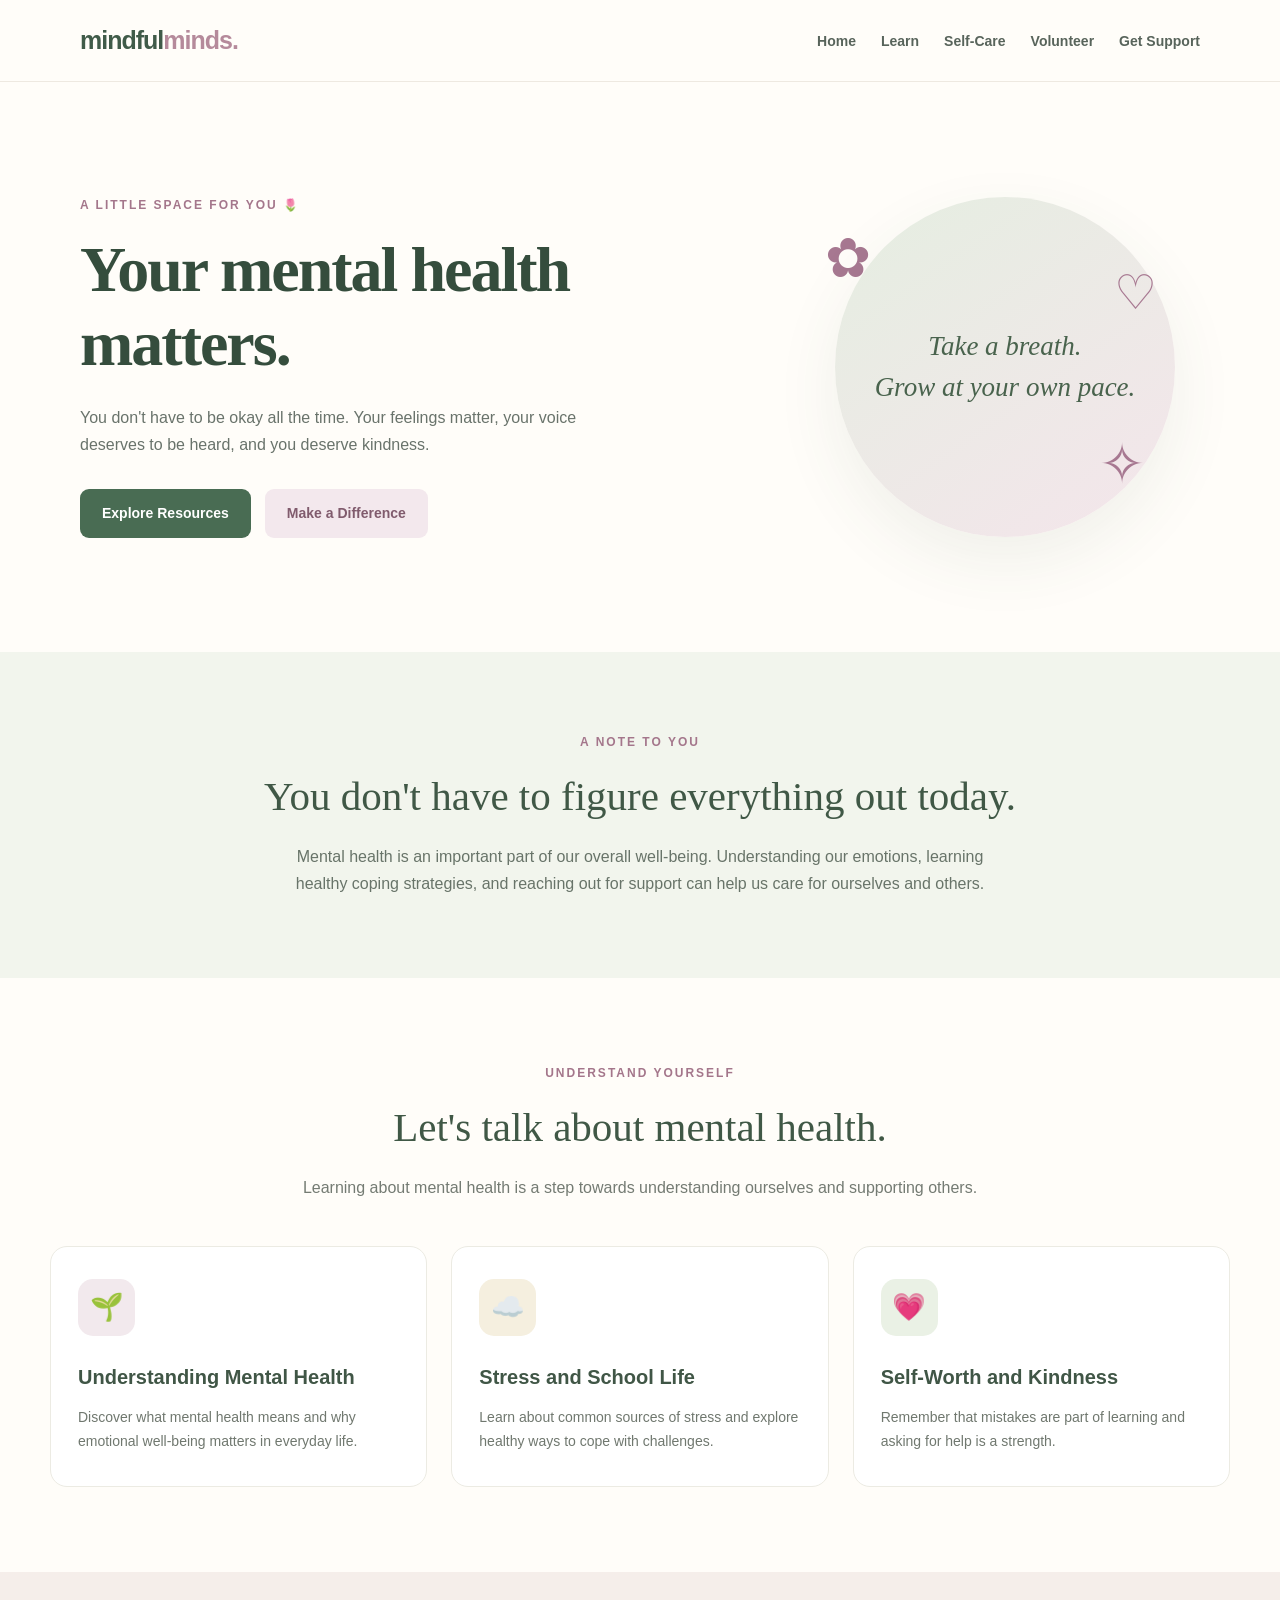
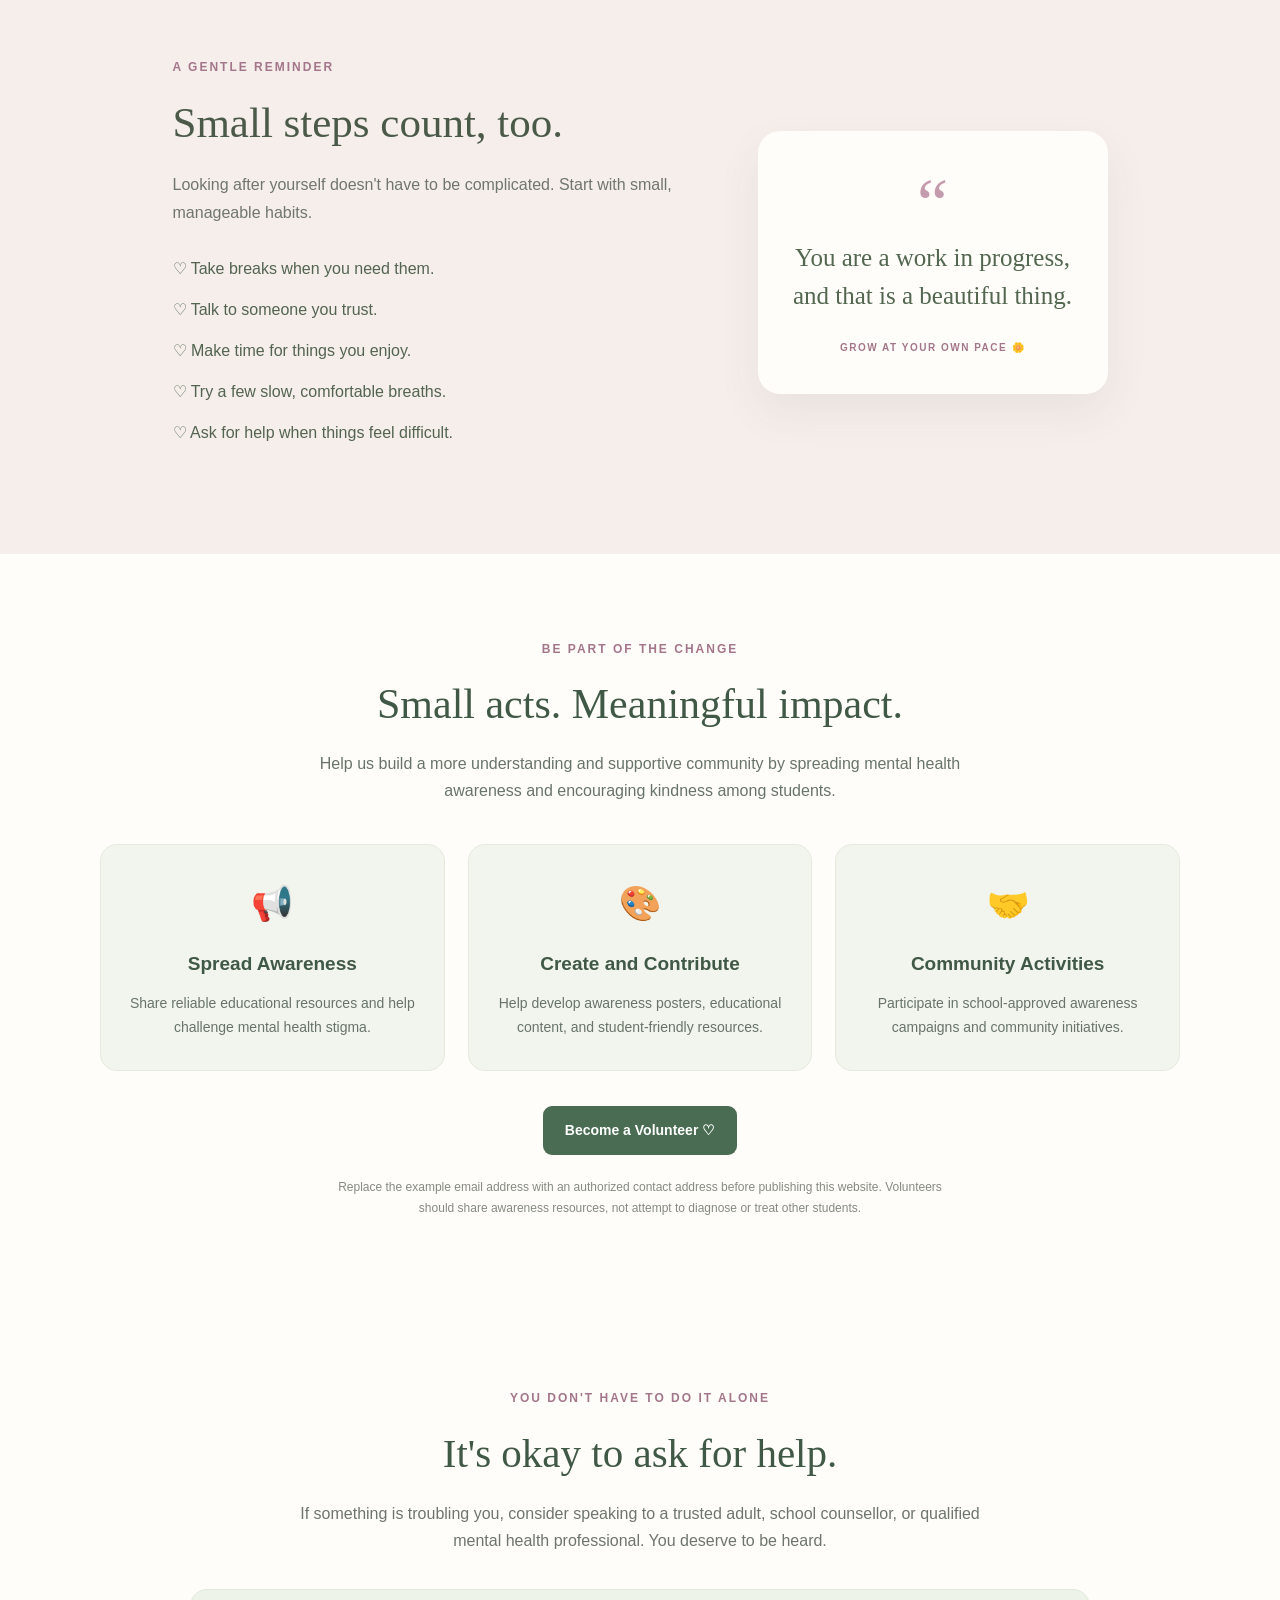
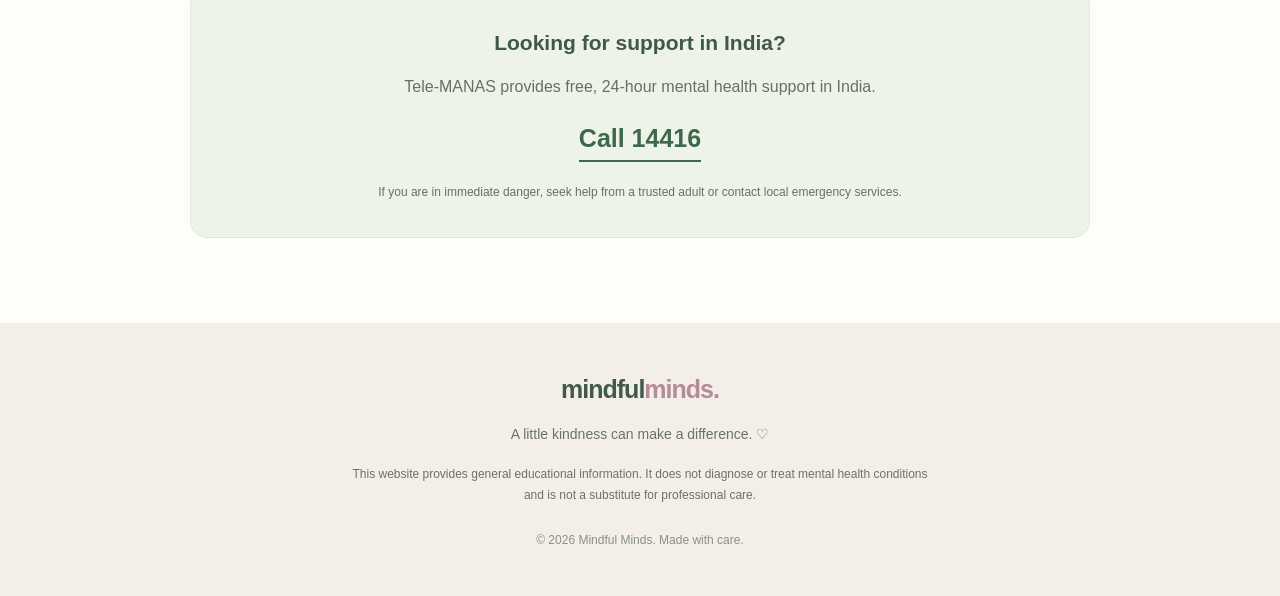
==== index.html @ cc6ce08d "Add files via upload" ====
<!DOCTYPE html>
<html lang="en">

<head>
    <meta charset="UTF-8">
    <meta name="viewport" content="width=device-width, initial-scale=1.0">

    <meta name="description"
        content="A student-friendly website promoting mental health awareness, self-care, and community volunteering.">

    <title>Mindful Minds | Mental Health Awareness</title>

    <link rel="stylesheet" href="style.css">
</head>

<body>

    <!-- NAVIGATION BAR -->
    <header>
        <nav class="navbar">
            <a href="#home" class="logo">mindful<span>minds.</span></a>

            <ul class="nav-links">
                <li><a href="#home">Home</a></li>
                <li><a href="#learn">Learn</a></li>
                <li><a href="#self-care">Self-Care</a></li>
                <li><a href="#volunteer">Volunteer</a></li>
                <li><a href="#support">Get Support</a></li>
            </ul>
        </nav>
    </header>

    <main>

        <!-- HERO SECTION -->
        <section class="hero" id="home">

            <div class="hero-content">
                <p class="eyebrow">A LITTLE SPACE FOR YOU 🌷</p>

                <h1>Your mental health matters.</h1>

                <p class="hero-text">
                    You don't have to be okay all the time.
                    Your feelings matter, your voice deserves
                    to be heard, and you deserve kindness.
                </p>

                <div class="hero-buttons">
                    <a href="#learn" class="button button-primary">
                        Explore Resources
                    </a>

                    <a href="#volunteer" class="button button-secondary">
                        Make a Difference
                    </a>
                </div>
            </div>

            <div class="hero-art">
                <span class="flower">✿</span>

                <div class="art-circle">
                    <span class="art-heart">♡</span>
                    <p>Take a breath.<br>Grow at your own pace.</p>
                    <span class="art-sparkle">✧</span>
                </div>
            </div>

        </section>

        <!-- INTRODUCTION -->
        <section class="intro">
            <p class="eyebrow">A NOTE TO YOU</p>

            <h2>You don't have to figure everything out today.</h2>

            <p>
                Mental health is an important part of our overall
                well-being. Understanding our emotions, learning
                healthy coping strategies, and reaching out for
                support can help us care for ourselves and others.
            </p>
        </section>

        <!-- MENTAL HEALTH LEARNING RESOURCES -->
        <section class="learn section-padding" id="learn">

            <div class="section-heading">
                <p class="eyebrow">UNDERSTAND YOURSELF</p>

                <h2>Let's talk about mental health.</h2>

                <p>
                    Learning about mental health is a step towards
                    understanding ourselves and supporting others.
                </p>
            </div>

            <div class="card-container">

                <article class="info-card">
                    <div class="card-icon">🌱</div>

                    <h3>Understanding Mental Health</h3>

                    <p>
                        Discover what mental health means and why
                        emotional well-being matters in everyday life.
                    </p>
                </article>

                <article class="info-card">
                    <div class="card-icon">☁️</div>

                    <h3>Stress and School Life</h3>

                    <p>
                        Learn about common sources of stress and
                        explore healthy ways to cope with challenges.
                    </p>
                </article>

                <article class="info-card">
                    <div class="card-icon">💗</div>

                    <h3>Self-Worth and Kindness</h3>

                    <p>
                        Remember that mistakes are part of learning
                        and asking for help is a strength.
                    </p>
                </article>

            </div>
        </section>

        <!-- SELF-CARE SECTION -->
        <section class="self-care section-padding" id="self-care">

            <div class="self-care-content">
                <p class="eyebrow">A GENTLE REMINDER</p>

                <h2>Small steps count, too.</h2>

                <p>
                    Looking after yourself doesn't have to be
                    complicated. Start with small, manageable habits.
                </p>

                <ul class="care-list">
                    <li>♡ Take breaks when you need them.</li>
                    <li>♡ Talk to someone you trust.</li>
                    <li>♡ Make time for things you enjoy.</li>
                    <li>♡ Try a few slow, comfortable breaths.</li>
                    <li>♡ Ask for help when things feel difficult.</li>
                </ul>
            </div>

            <div class="quote-card">
                <span class="quote-mark">“</span>

                <blockquote>
                    You are a work in progress,
                    and that is a beautiful thing.
                </blockquote>

                <p>GROW AT YOUR OWN PACE 🌼</p>
            </div>

        </section>

        <!-- VOLUNTEER SECTION -->
        <section class="volunteer section-padding" id="volunteer">

            <p class="eyebrow">BE PART OF THE CHANGE</p>

            <h2>Small acts. Meaningful impact.</h2>

            <p class="volunteer-intro">
                Help us build a more understanding and supportive
                community by spreading mental health awareness
                and encouraging kindness among students.
            </p>

            <div class="volunteer-container">

                <article class="volunteer-card">
                    <span class="volunteer-icon">📢</span>

                    <h3>Spread Awareness</h3>

                    <p>
                        Share reliable educational resources and
                        help challenge mental health stigma.
                    </p>
                </article>

                <article class="volunteer-card">
                    <span class="volunteer-icon">🎨</span>

                    <h3>Create and Contribute</h3>

                    <p>
                        Help develop awareness posters, educational
                        content, and student-friendly resources.
                    </p>
                </article>

                <article class="volunteer-card">
                    <span class="volunteer-icon">🤝</span>

                    <h3>Community Activities</h3>

                    <p>
                        Participate in school-approved awareness
                        campaigns and community initiatives.
                    </p>
                </article>

            </div>

            <a href="mailto:YOUR_EMAIL@example.com?subject=Mindful%20Minds%20Volunteer" class="button button-primary">
                Become a Volunteer ♡
            </a>

            <p class="volunteer-note">
                Replace the example email address with an authorized
                contact address before publishing this website.
                Volunteers should share awareness resources, not
                attempt to diagnose or treat other students.
            </p>

        </section>

        <!-- GET SUPPORT SECTION -->
        <section class="support section-padding" id="support">

            <p class="eyebrow">YOU DON'T HAVE TO DO IT ALONE</p>

            <h2>It's okay to ask for help.</h2>

            <p class="support-text">
                If something is troubling you, consider speaking
                to a trusted adult, school counsellor, or qualified
                mental health professional. You deserve to be heard.
            </p>

            <div class="support-box">
                <h3>Looking for support in India?</h3>

                <p>
                    Tele-MANAS provides free, 24-hour mental health
                    support in India.
                </p>

                <p class="helpline">
                    <a href="tel:14416">Call 14416</a>
                </p>

                <p class="small-note">
                    If you are in immediate danger, seek help from
                    a trusted adult or contact local emergency services.
                </p>
            </div>

        </section>

    </main>

    <!-- FOOTER -->
    <footer>
        <a href="#home" class="logo">mindful<span>minds.</span></a>

        <p>A little kindness can make a difference. ♡</p>

        <p class="footer-note">
            This website provides general educational information.
            It does not diagnose or treat mental health conditions
            and is not a substitute for professional care.
        </p>

        <p class="copyright">
            © 2026 Mindful Minds. Made with care.
        </p>
    </footer>
    <script src="script.js"></script>

</body>

</html>
---- style.css ----
/* =================================
   MINDFUL MINDS - MENTAL WELLNESS
   A calming pastel website design
================================= */

/* 1. RESET AND GLOBAL STYLES */

* {
    margin: 0;
    padding: 0;
    box-sizing: border-box;
}

html {
    scroll-behavior: smooth;
    scroll-padding-top: 100px;
}

body {
    font-family: "Segoe UI", Arial, sans-serif;
    background-color: #fffdf9;
    color: #3e5043;
    line-height: 1.7;
}

a {
    text-decoration: none;
    color: inherit;
}

ul {
    list-style: none;
}

section {
    scroll-margin-top: 90px;
}

/* 2. NAVIGATION BAR */

header {
    position: sticky;
    top: 0;
    z-index: 100;
    background: rgba(255, 253, 249, 0.97);
    border-bottom: 1px solid #eee9e1;
}

.navbar {
    max-width: 1180px;
    margin: auto;
    padding: 19px 30px;
    display: flex;
    align-items: center;
    justify-content: space-between;
    gap: 20px;
}

.logo {
    font-size: 25px;
    font-weight: 800;
    letter-spacing: -1px;
    color: #405b49;
    white-space: nowrap;
}

.logo span {
    color: #b58a9b;
}

.nav-links {
    display: flex;
    align-items: center;
    justify-content: center;
    flex-wrap: wrap;
    gap: 25px;
}

.nav-links a {
    font-size: 14px;
    font-weight: 600;
    color: #58645b;
    transition: color 0.3s ease;
}

.nav-links a:hover {
    color: #b17f94;
}

/* 3. HERO SECTION */

.hero {
    max-width: 1180px;
    min-height: 570px;
    margin: auto;
    padding: 75px 30px;
    display: flex;
    align-items: center;
    justify-content: space-between;
    gap: 55px;
}

.hero-content {
    flex: 1;
    max-width: 600px;
}

.eyebrow {
    color: #a4768b;
    font-size: 12px;
    font-weight: 800;
    letter-spacing: 2px;
    margin-bottom: 18px;
}

.hero h1 {
    color: #354d3d;
    font-family: Georgia, serif;
    font-size: clamp(42px, 5vw, 64px);
    line-height: 1.15;
    letter-spacing: -2px;
    margin-bottom: 24px;
}

.hero-text {
    max-width: 510px;
    color: #69736b;
    font-size: 16px;
    margin-bottom: 30px;
}

.hero-buttons {
    display: flex;
    flex-wrap: wrap;
    gap: 14px;
}

/* 4. BUTTONS */

.button {
    display: inline-block;
    padding: 13px 22px;
    border-radius: 9px;
    font-size: 14px;
    font-weight: 700;
    transition:
        transform 0.25s ease,
        background-color 0.25s ease;
}

.button:hover {
    transform: translateY(-3px);
}

.button-primary {
    background-color: #496c53;
    color: #ffffff;
}

.button-primary:hover {
    background-color: #36533e;
}

.button-secondary {
    background-color: #f3e8ed;
    color: #805b6d;
}

.button-secondary:hover {
    background-color: #ead9e1;
}

/* 5. HERO DECORATION */

.hero-art {
    flex: 0 1 390px;
    position: relative;
    display: flex;
    align-items: center;
    justify-content: center;
}

.art-circle {
    width: min(340px, 100%);
    aspect-ratio: 1;
    border-radius: 50%;
    background: linear-gradient(145deg, #e5eee1, #f4e5eb);
    display: flex;
    align-items: center;
    justify-content: center;
    position: relative;
    text-align: center;
    padding: 35px;
    box-shadow: 0 25px 65px rgba(70, 90, 70, 0.08);
    animation: float 5s ease-in-out infinite;
}

.art-circle p {
    font-family: Georgia, serif;
    font-size: 27px;
    line-height: 1.5;
    color: #49634d;
    font-style: italic;
}

.flower,
.art-heart,
.art-sparkle {
    position: absolute;
    color: #a77891;
}

.flower {
    top: 15px;
    left: 15px;
    font-size: 55px;
}

.art-heart {
    right: 18px;
    top: 55px;
    font-size: 48px;
}

.art-sparkle {
    bottom: 25px;
    right: 30px;
    font-size: 55px;
}

@keyframes float {

    0%,
    100% {
        transform: translateY(0);
    }

    50% {
        transform: translateY(-10px);
    }
}

/* 6. INTRODUCTION */

.intro {
    background-color: #f2f5ed;
    padding: 80px 25px;
    text-align: center;
}

.intro h2,
.section-heading h2,
.support h2 {
    max-width: 760px;
    margin: 0 auto 20px;
    font-family: Georgia, serif;
    font-size: clamp(29px, 4vw, 41px);
    font-weight: 500;
    line-height: 1.3;
    color: #405846;
}

.intro>p:last-child {
    max-width: 700px;
    margin: auto;
    color: #687469;
}

/* 7. GENERAL SECTION SPACING */

.section-padding {
    padding: 85px 30px;
}

.section-heading {
    text-align: center;
    max-width: 700px;
    margin: 0 auto 45px;
}

.section-heading>p:last-child {
    color: #747b73;
}

/* 8. LEARNING RESOURCE CARDS */

.learn {
    max-width: 1240px;
    margin: auto;
}

.card-container {
    display: grid;
    grid-template-columns: repeat(3, minmax(0, 1fr));
    gap: 24px;
}

.info-card {
    padding: 32px 27px;
    border: 1px solid #ecebe3;
    border-radius: 17px;
    background-color: #ffffff;
    transition:
        transform 0.3s ease,
        box-shadow 0.3s ease;
}

.info-card:hover {
    transform: translateY(-6px);
    box-shadow: 0 15px 35px rgba(61, 80, 62, 0.09);
}

.card-icon {
    width: 57px;
    height: 57px;
    border-radius: 15px;
    background-color: #f2e9ed;
    display: flex;
    justify-content: center;
    align-items: center;
    font-size: 27px;
    margin-bottom: 24px;
}

.info-card:nth-child(2) .card-icon {
    background-color: #f5efdf;
}

.info-card:nth-child(3) .card-icon {
    background-color: #eaf1e5;
}

.info-card h3 {
    font-size: 20px;
    margin-bottom: 12px;
    color: #405646;
}

.info-card p {
    font-size: 14px;
    color: #70786f;
}

/* 9. SELF-CARE SECTION */

.self-care {
    background-color: #f5eeea;
    display: flex;
    justify-content: center;
    align-items: center;
    gap: 65px;
}

.self-care-content {
    max-width: 520px;
    flex: 1;
}

.self-care h2 {
    font-family: Georgia, serif;
    font-size: clamp(30px, 4vw, 43px);
    line-height: 1.3;
    font-weight: 500;
    color: #4a5948;
    margin-bottom: 20px;
}

.self-care-content>p:not(.eyebrow) {
    color: #70766e;
    margin-bottom: 22px;
}

.care-list {
    margin-bottom: 15px;
}

.care-list li {
    padding: 7px 0;
    color: #536451;
}

.quote-card {
    max-width: 350px;
    width: 100%;
    background-color: #fffdf9;
    border-radius: 22px;
    padding: 38px 32px;
    text-align: center;
    box-shadow: 0 18px 45px rgba(89, 72, 64, 0.07);
}

.quote-mark {
    font-family: Georgia, serif;
    font-size: 70px;
    color: #c49bad;
    line-height: 1;
}

.quote-card blockquote {
    font-family: Georgia, serif;
    font-size: 25px;
    line-height: 1.5;
    color: #526650;
    margin-bottom: 25px;
}

.quote-card p {
    font-size: 10px;
    font-weight: 800;
    letter-spacing: 1.5px;
    color: #a4768b;
}

/* 10. VOLUNTEER SECTION */

.volunteer {
    text-align: center;
    background-color: #fffdf9;
}

.volunteer h2 {
    font-family: Georgia, serif;
    font-size: clamp(30px, 4vw, 42px);
    font-weight: 500;
    line-height: 1.3;
    color: #405846;
    margin-bottom: 18px;
}

.volunteer-intro {
    max-width: 680px;
    margin: 0 auto 40px;
    color: #687469;
}

.volunteer-container {
    max-width: 1080px;
    margin: 0 auto 35px;
    display: grid;
    grid-template-columns: repeat(3, minmax(0, 1fr));
    gap: 23px;
}

.volunteer-card {
    background-color: #f2f5ed;
    padding: 30px 23px;
    border: 1px solid #e6eade;
    border-radius: 17px;
    transition:
        transform 0.3s ease,
        box-shadow 0.3s ease;
}

.volunteer-card:hover {
    transform: translateY(-6px);
    box-shadow: 0 14px 30px rgba(61, 80, 62, 0.08);
}

.volunteer-icon {
    display: inline-block;
    font-size: 34px;
    margin-bottom: 15px;
}

.volunteer-card h3 {
    color: #405846;
    font-size: 19px;
    margin-bottom: 12px;
}

.volunteer-card p {
    color: #687469;
    font-size: 14px;
}

.volunteer-note {
    max-width: 620px;
    margin: 22px auto 0;
    color: #858a81;
    font-size: 12px;
}

/* 11. GET SUPPORT SECTION */

.support {
    text-align: center;
    max-width: 960px;
    margin: auto;
}

.support-text {
    max-width: 680px;
    margin: 0 auto 35px;
    color: #6d756c;
}

.support-box {
    background-color: #eef3e9;
    border: 1px solid #e0e9db;
    border-radius: 17px;
    padding: 35px 25px;
}

.support-box h3 {
    color: #405846;
    font-size: 21px;
    margin-bottom: 12px;
}

.support-box>p {
    color: #657164;
}

.helpline {
    margin: 17px 0;
}

.helpline a {
    display: inline-block;
    font-size: 25px;
    font-weight: 800;
    color: #3d6949;
    border-bottom: 2px solid #3d6949;
}

.helpline a:hover {
    color: #a4768b;
}

.small-note {
    max-width: 600px;
    margin: 20px auto 0;
    font-size: 12px;
}

/* 12. FOOTER */

footer {
    padding: 45px 25px;
    text-align: center;
    background-color: #f3eee8;
}

footer .logo {
    display: inline-block;
    margin-bottom: 12px;
}

footer>p {
    color: #69736a;
    font-size: 14px;
}

.footer-note {
    max-width: 580px;
    margin: 18px auto;
    font-size: 12px;
}

.copyright {
    margin-top: 25px;
    font-size: 12px;
    color: #899087;
}

/* 13. RESPONSIVE DESIGN FOR LAPTOPS AND PHONES */

@media (max-width: 900px) {
    .navbar {
        padding: 18px 22px;
        flex-direction: column;
        gap: 12px;
    }

    .nav-links {
        gap: 12px 20px;
    }

    .hero {
        gap: 30px;
        padding: 60px 25px;
    }

    .hero-art {
        flex-basis: 300px;
    }

    .card-container,
    .volunteer-container {
        gap: 15px;
    }

    .info-card,
    .volunteer-card {
        padding: 24px 18px;
    }
}

@media (max-width: 650px) {
    .hero {
        flex-direction: column;
        text-align: center;
        padding: 55px 22px;
    }

    .hero-text {
        margin-left: auto;
        margin-right: auto;
    }

    .hero-buttons {
        justify-content: center;
    }

    .hero-art {
        width: 100%;
        flex: auto;
    }

    .art-circle {
        max-width: 290px;
    }

    .card-container,
    .volunteer-container {
        grid-template-columns: 1fr;
    }

    .self-care {
        flex-direction: column;
        text-align: center;
        gap: 35px;
    }

    .self-care-content {
        width: 100%;
    }

    .care-list {
        text-align: left;
    }

    .quote-card {
        max-width: 400px;
    }

    .section-padding {
        padding: 60px 22px;
    }

    .navbar {
        padding: 16px;
    }

    .nav-links {
        gap: 10px 16px;
    }

    .nav-links a {
        font-size: 13px;
    }
}

/* 14. ACCESSIBILITY */

a:focus-visible {
    outline: 3px solid #b58a9b;
    outline-offset: 4px;
}

@media (prefers-reduced-motion: reduce) {
    html {
        scroll-behavior: auto;
    }

    *,
    *::before,
    *::after {
        animation-duration: 0.01ms !important;
        animation-iteration-count: 1 !important;
        transition-duration: 0.01ms !important;
    }
}
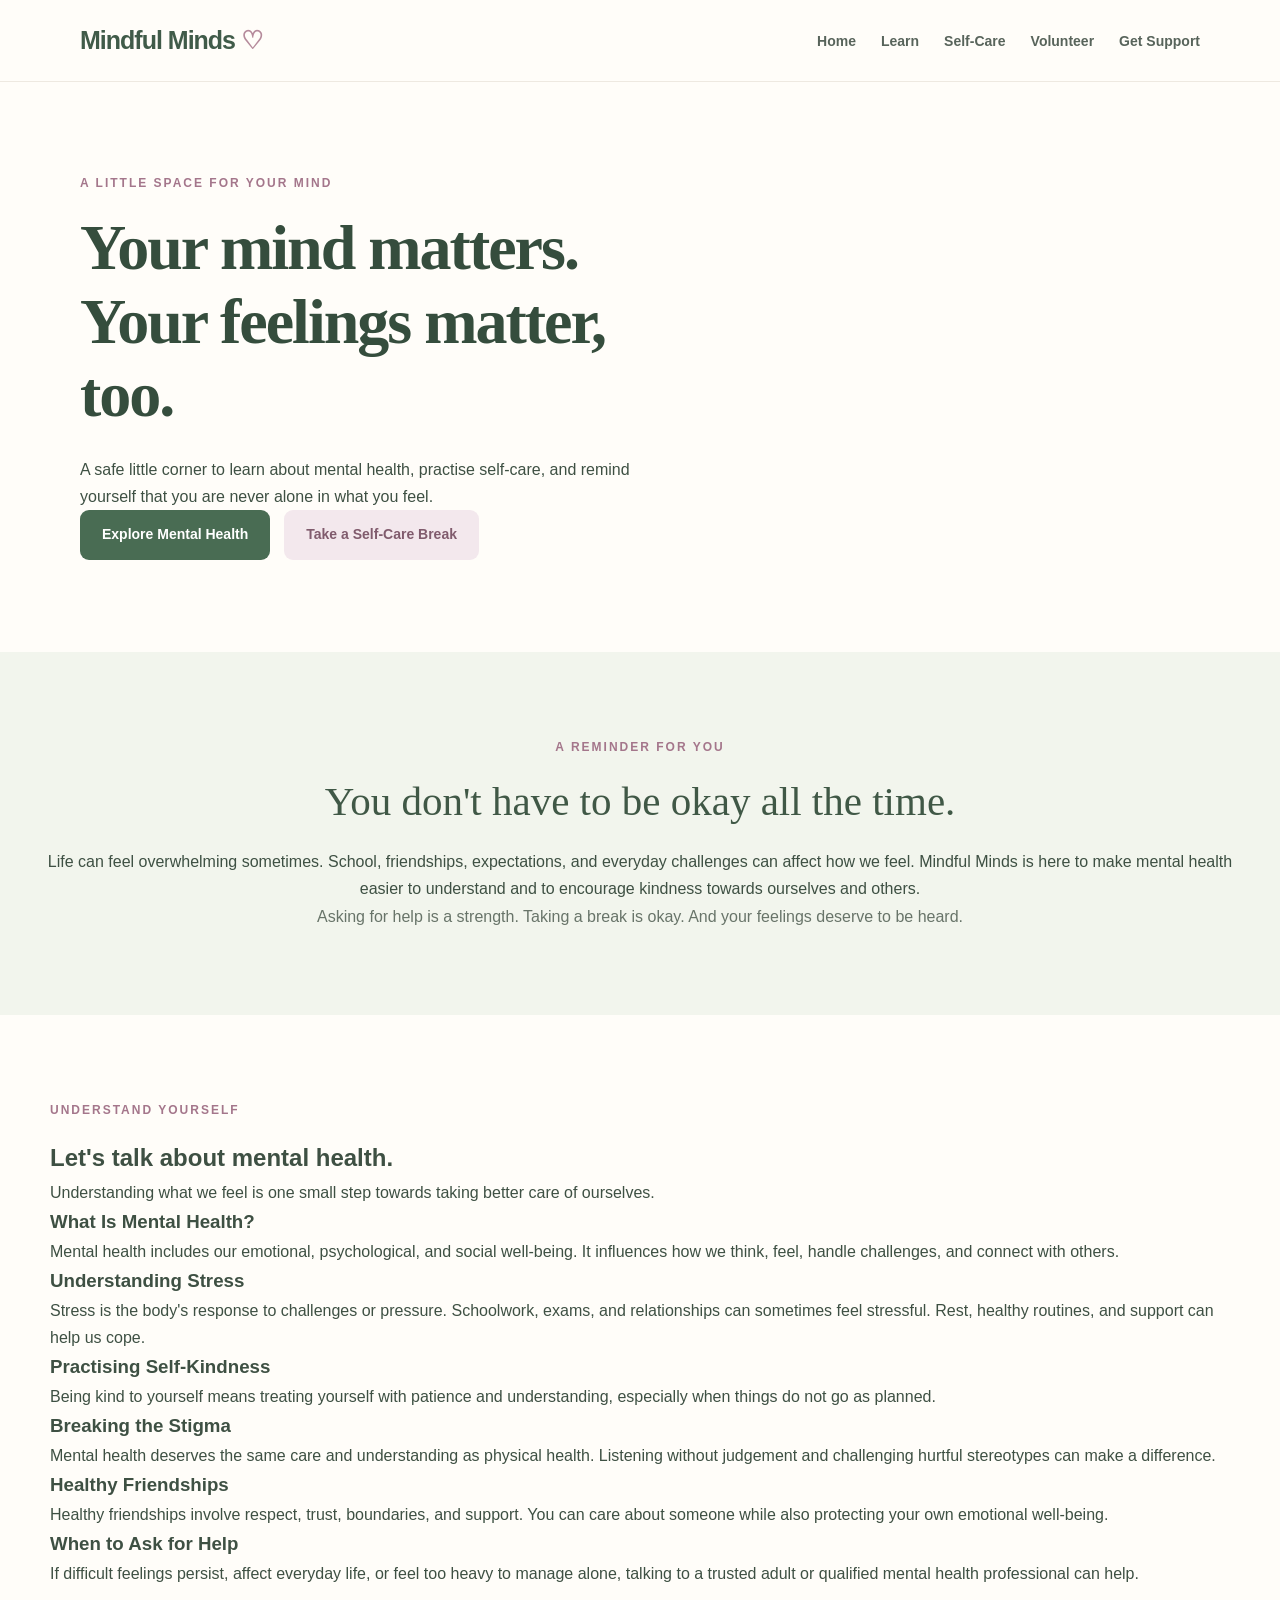
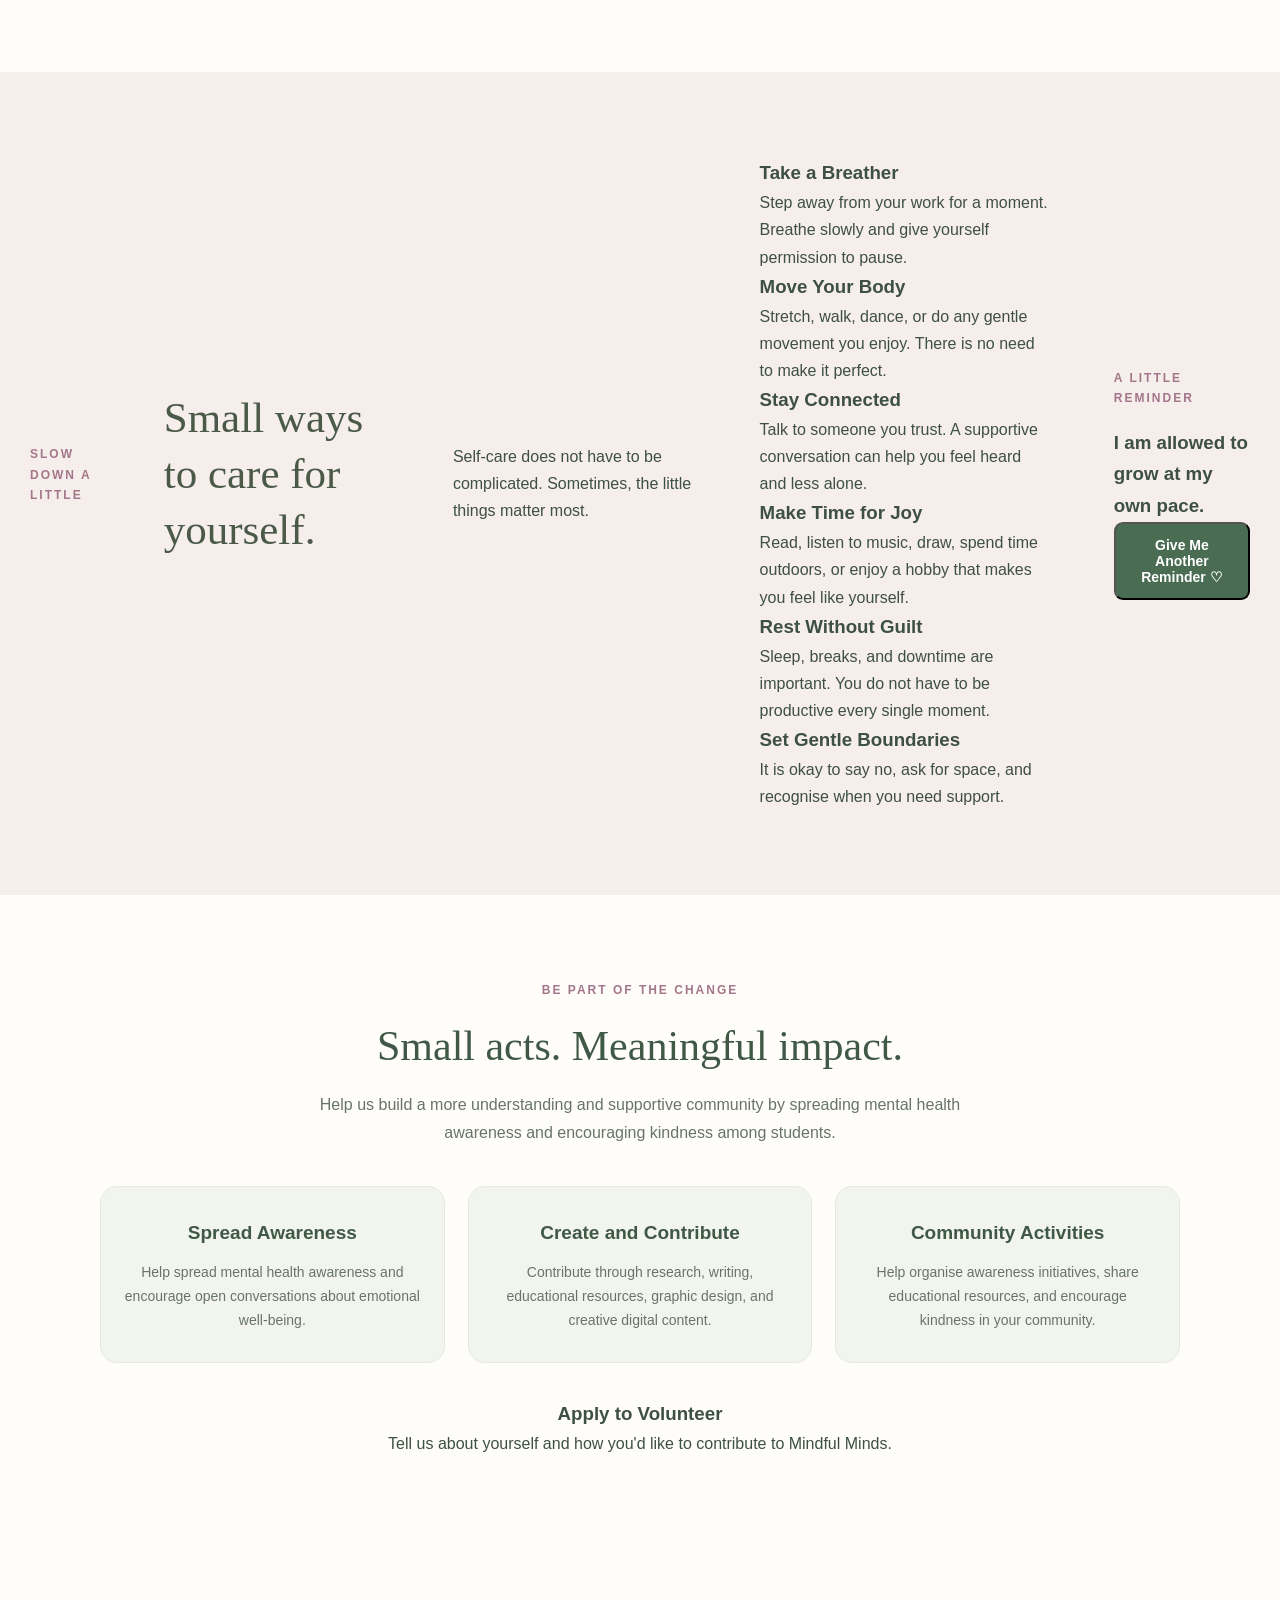
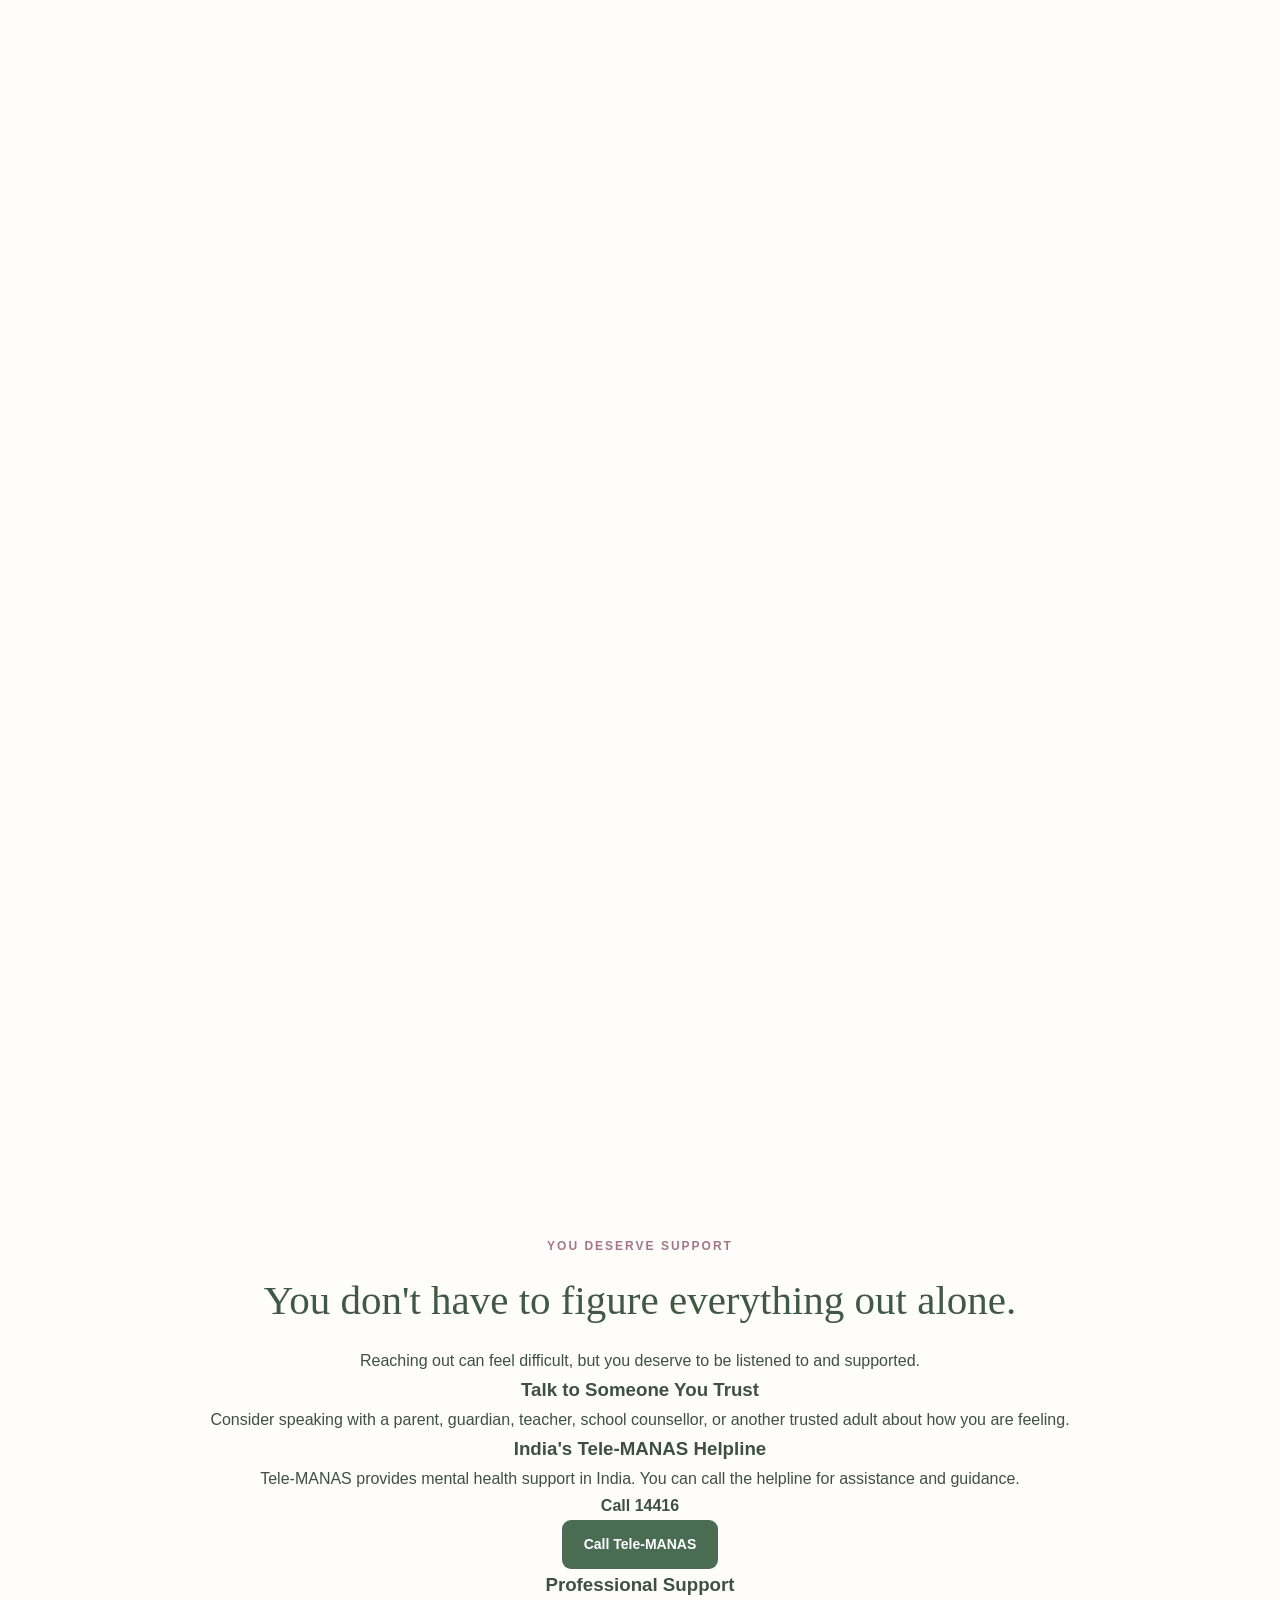
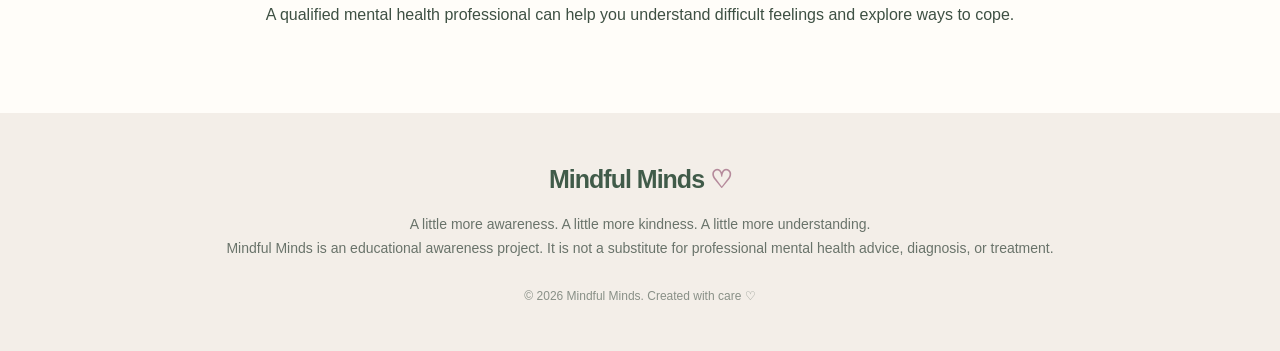
==== commit f31fbd0b: "Revise index.html for improved mental health messaging Updated the content and structure of the Mind" ====
--- a/index.html
+++ b/index.html
@@ -1,24 +1,28 @@
+
 <!DOCTYPE html>
 <html lang="en">
-
 <head>
     <meta charset="UTF-8">
     <meta name="viewport" content="width=device-width, initial-scale=1.0">
 
     <meta name="description"
-        content="A student-friendly website promoting mental health awareness, self-care, and community volunteering.">
-
-    <title>Mindful Minds | Mental Health Awareness</title>
+        content="Mindful Minds is a student-led mental health awareness website promoting emotional well-being, self-care, kindness, and support.">
+
+    <title>Mindful Minds | Your Mind Matters</title>
 
     <link rel="stylesheet" href="style.css">
+    <script src="script.js" defer></script>
 </head>
 
 <body>
 
-    <!-- NAVIGATION BAR -->
-    <header>
-        <nav class="navbar">
-            <a href="#home" class="logo">mindful<span>minds.</span></a>
+    <!-- NAVIGATION -->
+    <header class="header">
+        <nav class="navbar" aria-label="Main navigation">
+
+            <a href="#home" class="logo">
+                Mindful Minds <span>♡</span>
+            </a>
 
             <ul class="nav-links">
                 <li><a href="#home">Home</a></li>
@@ -27,148 +31,281 @@
                 <li><a href="#volunteer">Volunteer</a></li>
                 <li><a href="#support">Get Support</a></li>
             </ul>
+
         </nav>
     </header>
 
+
+    <!-- HOME / HERO SECTION -->
     <main>
 
-        <!-- HERO SECTION -->
         <section class="hero" id="home">
 
             <div class="hero-content">
-                <p class="eyebrow">A LITTLE SPACE FOR YOU 🌷</p>
-
-                <h1>Your mental health matters.</h1>
-
-                <p class="hero-text">
-                    You don't have to be okay all the time.
-                    Your feelings matter, your voice deserves
-                    to be heard, and you deserve kindness.
+
+                <p class="eyebrow">A LITTLE SPACE FOR YOUR MIND</p>
+
+                <h1>Your mind matters.<br>
+                    <span>Your feelings matter, too.</span>
+                </h1>
+
+                <p class="hero-description">
+                    A safe little corner to learn about mental health,
+                    practise self-care, and remind yourself that
+                    you are never alone in what you feel.
                 </p>
 
                 <div class="hero-buttons">
                     <a href="#learn" class="button button-primary">
-                        Explore Resources
+                        Explore Mental Health
                     </a>
 
-                    <a href="#volunteer" class="button button-secondary">
-                        Make a Difference
+                    <a href="#self-care" class="button button-secondary">
+                        Take a Self-Care Break
                     </a>
                 </div>
-            </div>
-
-            <div class="hero-art">
-                <span class="flower">✿</span>
-
-                <div class="art-circle">
-                    <span class="art-heart">♡</span>
-                    <p>Take a breath.<br>Grow at your own pace.</p>
-                    <span class="art-sparkle">✧</span>
-                </div>
-            </div>
-
-        </section>
-
-        <!-- INTRODUCTION -->
-        <section class="intro">
-            <p class="eyebrow">A NOTE TO YOU</p>
-
-            <h2>You don't have to figure everything out today.</h2>
+
+            </div>
+
+        </section>
+
+
+        <!-- INTRODUCTION SECTION -->
+        <section class="intro section-padding" id="about">
+
+            <p class="eyebrow">A REMINDER FOR YOU</p>
+
+            <h2>You don't have to be okay all the time.</h2>
 
             <p>
-                Mental health is an important part of our overall
-                well-being. Understanding our emotions, learning
-                healthy coping strategies, and reaching out for
-                support can help us care for ourselves and others.
-            </p>
-        </section>
-
-        <!-- MENTAL HEALTH LEARNING RESOURCES -->
+                Life can feel overwhelming sometimes. School, friendships,
+                expectations, and everyday challenges can affect how we feel.
+                Mindful Minds is here to make mental health easier to
+                understand and to encourage kindness towards ourselves
+                and others.
+            </p>
+
+            <p>
+                Asking for help is a strength. Taking a break is okay.
+                And your feelings deserve to be heard.
+            </p>
+
+        </section>
+
+
+        <!-- LEARN SECTION -->
         <section class="learn section-padding" id="learn">
 
-            <div class="section-heading">
-                <p class="eyebrow">UNDERSTAND YOURSELF</p>
-
-                <h2>Let's talk about mental health.</h2>
-
-                <p>
-                    Learning about mental health is a step towards
-                    understanding ourselves and supporting others.
-                </p>
-            </div>
-
-            <div class="card-container">
-
-                <article class="info-card">
-                    <div class="card-icon">🌱</div>
-
-                    <h3>Understanding Mental Health</h3>
-
-                    <p>
-                        Discover what mental health means and why
-                        emotional well-being matters in everyday life.
-                    </p>
-                </article>
-
-                <article class="info-card">
-                    <div class="card-icon">☁️</div>
-
-                    <h3>Stress and School Life</h3>
-
-                    <p>
-                        Learn about common sources of stress and
-                        explore healthy ways to cope with challenges.
-                    </p>
-                </article>
-
-                <article class="info-card">
-                    <div class="card-icon">💗</div>
-
-                    <h3>Self-Worth and Kindness</h3>
-
-                    <p>
-                        Remember that mistakes are part of learning
-                        and asking for help is a strength.
-                    </p>
-                </article>
-
-            </div>
-        </section>
+            <p class="eyebrow">UNDERSTAND YOURSELF</p>
+
+            <h2>Let's talk about mental health.</h2>
+
+            <p class="section-description">
+                Understanding what we feel is one small step towards
+                taking better care of ourselves.
+            </p>
+
+            <div class="learn-container">
+
+                <article class="learn-card">
+
+                    <h3>What Is Mental Health?</h3>
+
+                    <p>
+                        Mental health includes our emotional, psychological,
+                        and social well-being. It influences how we think,
+                        feel, handle challenges, and connect with others.
+                    </p>
+
+                </article>
+
+
+                <article class="learn-card">
+
+                    <h3>Understanding Stress</h3>
+
+                    <p>
+                        Stress is the body's response to challenges or
+                        pressure. Schoolwork, exams, and relationships
+                        can sometimes feel stressful. Rest, healthy
+                        routines, and support can help us cope.
+                    </p>
+
+                </article>
+
+
+                <article class="learn-card">
+
+                    <h3>Practising Self-Kindness</h3>
+
+                    <p>
+                        Being kind to yourself means treating yourself
+                        with patience and understanding, especially
+                        when things do not go as planned.
+                    </p>
+
+                </article>
+
+
+                <article class="learn-card">
+
+                    <h3>Breaking the Stigma</h3>
+
+                    <p>
+                        Mental health deserves the same care and
+                        understanding as physical health. Listening
+                        without judgement and challenging hurtful
+                        stereotypes can make a difference.
+                    </p>
+
+                </article>
+
+
+                <article class="learn-card">
+
+                    <h3>Healthy Friendships</h3>
+
+                    <p>
+                        Healthy friendships involve respect, trust,
+                        boundaries, and support. You can care about
+                        someone while also protecting your own
+                        emotional well-being.
+                    </p>
+
+                </article>
+
+
+                <article class="learn-card">
+
+                    <h3>When to Ask for Help</h3>
+
+                    <p>
+                        If difficult feelings persist, affect everyday
+                        life, or feel too heavy to manage alone, talking
+                        to a trusted adult or qualified mental health
+                        professional can help.
+                    </p>
+
+                </article>
+
+            </div>
+
+        </section>
+
 
         <!-- SELF-CARE SECTION -->
         <section class="self-care section-padding" id="self-care">
 
-            <div class="self-care-content">
-                <p class="eyebrow">A GENTLE REMINDER</p>
-
-                <h2>Small steps count, too.</h2>
-
-                <p>
-                    Looking after yourself doesn't have to be
-                    complicated. Start with small, manageable habits.
-                </p>
-
-                <ul class="care-list">
-                    <li>♡ Take breaks when you need them.</li>
-                    <li>♡ Talk to someone you trust.</li>
-                    <li>♡ Make time for things you enjoy.</li>
-                    <li>♡ Try a few slow, comfortable breaths.</li>
-                    <li>♡ Ask for help when things feel difficult.</li>
-                </ul>
-            </div>
-
-            <div class="quote-card">
-                <span class="quote-mark">“</span>
-
-                <blockquote>
-                    You are a work in progress,
-                    and that is a beautiful thing.
-                </blockquote>
-
-                <p>GROW AT YOUR OWN PACE 🌼</p>
-            </div>
-
-        </section>
+            <p class="eyebrow">SLOW DOWN A LITTLE</p>
+
+            <h2>Small ways to care for yourself.</h2>
+
+            <p class="section-description">
+                Self-care does not have to be complicated.
+                Sometimes, the little things matter most.
+            </p>
+
+            <div class="self-care-container">
+
+                <article class="self-care-card">
+
+                    <h3>Take a Breather</h3>
+
+                    <p>
+                        Step away from your work for a moment.
+                        Breathe slowly and give yourself permission
+                        to pause.
+                    </p>
+
+                </article>
+
+
+                <article class="self-care-card">
+
+                    <h3>Move Your Body</h3>
+
+                    <p>
+                        Stretch, walk, dance, or do any gentle
+                        movement you enjoy. There is no need
+                        to make it perfect.
+                    </p>
+
+                </article>
+
+
+                <article class="self-care-card">
+
+                    <h3>Stay Connected</h3>
+
+                    <p>
+                        Talk to someone you trust. A supportive
+                        conversation can help you feel heard
+                        and less alone.
+                    </p>
+
+                </article>
+
+
+                <article class="self-care-card">
+
+                    <h3>Make Time for Joy</h3>
+
+                    <p>
+                        Read, listen to music, draw, spend time
+                        outdoors, or enjoy a hobby that makes
+                        you feel like yourself.
+                    </p>
+
+                </article>
+
+
+                <article class="self-care-card">
+
+                    <h3>Rest Without Guilt</h3>
+
+                    <p>
+                        Sleep, breaks, and downtime are important.
+                        You do not have to be productive every
+                        single moment.
+                    </p>
+
+                </article>
+
+
+                <article class="self-care-card">
+
+                    <h3>Set Gentle Boundaries</h3>
+
+                    <p>
+                        It is okay to say no, ask for space,
+                        and recognise when you need support.
+                    </p>
+
+                </article>
+
+            </div>
+
+
+            <!-- AFFIRMATION -->
+            <div class="affirmation-card">
+
+                <p class="eyebrow">A LITTLE REMINDER</p>
+
+                <h3 id="affirmation-text">
+                    I am allowed to grow at my own pace.
+                </h3>
+
+                <button
+                    type="button"
+                    class="button button-primary"
+                    id="affirmation-button">
+                    Give Me Another Reminder ♡
+                </button>
+
+            </div>
+
+        </section>
+
 
         <!-- VOLUNTEER SECTION -->
         <section class="volunteer section-padding" id="volunteer">
@@ -183,109 +320,176 @@
                 and encouraging kindness among students.
             </p>
 
+
             <div class="volunteer-container">
 
                 <article class="volunteer-card">
-                    <span class="volunteer-icon">📢</span>
 
                     <h3>Spread Awareness</h3>
 
                     <p>
-                        Share reliable educational resources and
-                        help challenge mental health stigma.
-                    </p>
-                </article>
+                        Help spread mental health awareness and
+                        encourage open conversations about
+                        emotional well-being.
+                    </p>
+
+                </article>
+
 
                 <article class="volunteer-card">
-                    <span class="volunteer-icon">🎨</span>
 
                     <h3>Create and Contribute</h3>
 
                     <p>
-                        Help develop awareness posters, educational
-                        content, and student-friendly resources.
-                    </p>
-                </article>
+                        Contribute through research, writing,
+                        educational resources, graphic design,
+                        and creative digital content.
+                    </p>
+
+                </article>
+
 
                 <article class="volunteer-card">
-                    <span class="volunteer-icon">🤝</span>
 
                     <h3>Community Activities</h3>
 
                     <p>
-                        Participate in school-approved awareness
-                        campaigns and community initiatives.
-                    </p>
-                </article>
-
-            </div>
-
-            <a href="mailto:YOUR_EMAIL@example.com?subject=Mindful%20Minds%20Volunteer" class="button button-primary">
-                Become a Volunteer ♡
-            </a>
-
-            <p class="volunteer-note">
-                Replace the example email address with an authorized
-                contact address before publishing this website.
-                Volunteers should share awareness resources, not
-                attempt to diagnose or treat other students.
-            </p>
-
-        </section>
+                        Help organise awareness initiatives,
+                        share educational resources, and
+                        encourage kindness in your community.
+                    </p>
+
+                </article>
+
+            </div>
+
+
+            <!-- VOLUNTEER APPLICATION FORM -->
+            <div class="volunteer-application">
+
+                <h3>Apply to Volunteer</h3>
+
+                <p>
+                    Tell us about yourself and how you'd like
+                    to contribute to Mindful Minds.
+                </p>
+
+                <iframe
+                    src="https://forms.gle/6fpqvRR7dgj56F38A"
+                    width="100%"
+                    height="1200"
+                    frameborder="0"
+                    marginheight="0"
+                    marginwidth="0"
+                    title="Mindful Minds Volunteer Application">
+                    Loading…
+                </iframe>
+
+            </div>
+
+        </section>
+
 
         <!-- GET SUPPORT SECTION -->
         <section class="support section-padding" id="support">
 
-            <p class="eyebrow">YOU DON'T HAVE TO DO IT ALONE</p>
-
-            <h2>It's okay to ask for help.</h2>
-
-            <p class="support-text">
-                If something is troubling you, consider speaking
-                to a trusted adult, school counsellor, or qualified
-                mental health professional. You deserve to be heard.
-            </p>
-
-            <div class="support-box">
-                <h3>Looking for support in India?</h3>
-
-                <p>
-                    Tele-MANAS provides free, 24-hour mental health
-                    support in India.
-                </p>
-
-                <p class="helpline">
-                    <a href="tel:14416">Call 14416</a>
-                </p>
-
-                <p class="small-note">
-                    If you are in immediate danger, seek help from
-                    a trusted adult or contact local emergency services.
-                </p>
+            <p class="eyebrow">YOU DESERVE SUPPORT</p>
+
+            <h2>You don't have to figure everything out alone.</h2>
+
+            <p class="section-description">
+                Reaching out can feel difficult, but you deserve
+                to be listened to and supported.
+            </p>
+
+
+            <div class="support-container">
+
+                <article class="support-card">
+
+                    <h3>Talk to Someone You Trust</h3>
+
+                    <p>
+                        Consider speaking with a parent, guardian,
+                        teacher, school counsellor, or another
+                        trusted adult about how you are feeling.
+                    </p>
+
+                </article>
+
+
+                <article class="support-card">
+
+                    <h3>India's Tele-MANAS Helpline</h3>
+
+                    <p>
+                        Tele-MANAS provides mental health support
+                        in India. You can call the helpline for
+                        assistance and guidance.
+                    </p>
+
+                    <p>
+                        <strong>Call 14416</strong>
+                    </p>
+
+                    <a href="tel:14416" class="button button-primary">
+                        Call Tele-MANAS
+                    </a>
+
+                </article>
+
+
+                <article class="support-card">
+
+                    <h3>Professional Support</h3>
+
+                    <p>
+                        A qualified mental health professional
+                        can help you understand difficult feelings
+                        and explore ways to cope.
+                    </p>
+
+                </article>
+
             </div>
 
         </section>
 
     </main>
 
+
     <!-- FOOTER -->
-    <footer>
-        <a href="#home" class="logo">mindful<span>minds.</span></a>
-
-        <p>A little kindness can make a difference. ♡</p>
-
-        <p class="footer-note">
-            This website provides general educational information.
-            It does not diagnose or treat mental health conditions
-            and is not a substitute for professional care.
+    <footer class="footer">
+
+        <a href="#home" class="logo">
+            Mindful Minds <span>♡</span>
+        </a>
+
+        <p>
+            A little more awareness. A little more kindness.
+            A little more understanding.
         </p>
 
+        <p class="footer-disclaimer">
+            Mindful Minds is an educational awareness project.
+            It is not a substitute for professional mental
+            health advice, diagnosis, or treatment.
+        </p>
+
         <p class="copyright">
-            © 2026 Mindful Minds. Made with care.
+            &copy; 2026 Mindful Minds. Created with care ♡
         </p>
+
     </footer>
-    <script src="script.js"></script>
 
 </body>
-
-</html>+</html>
+
+          
+              
+             
+
+              
+
+
+
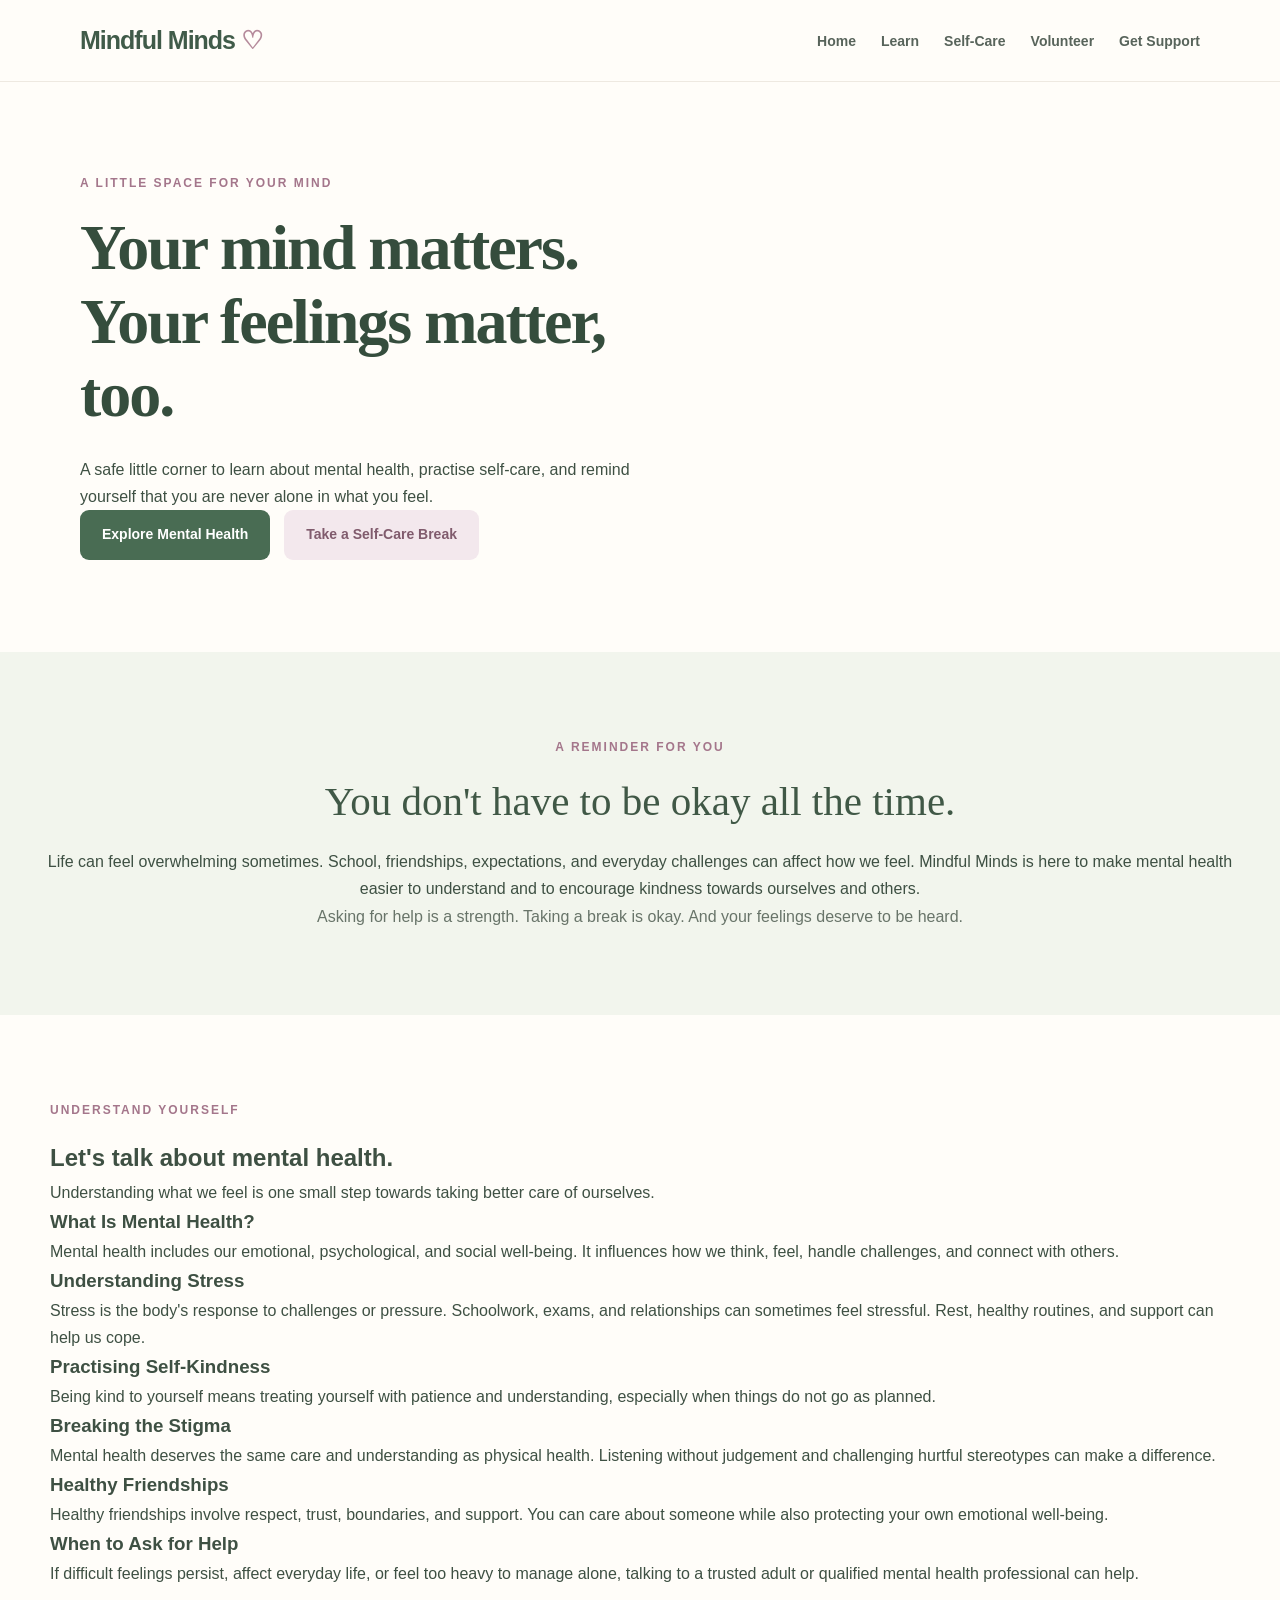
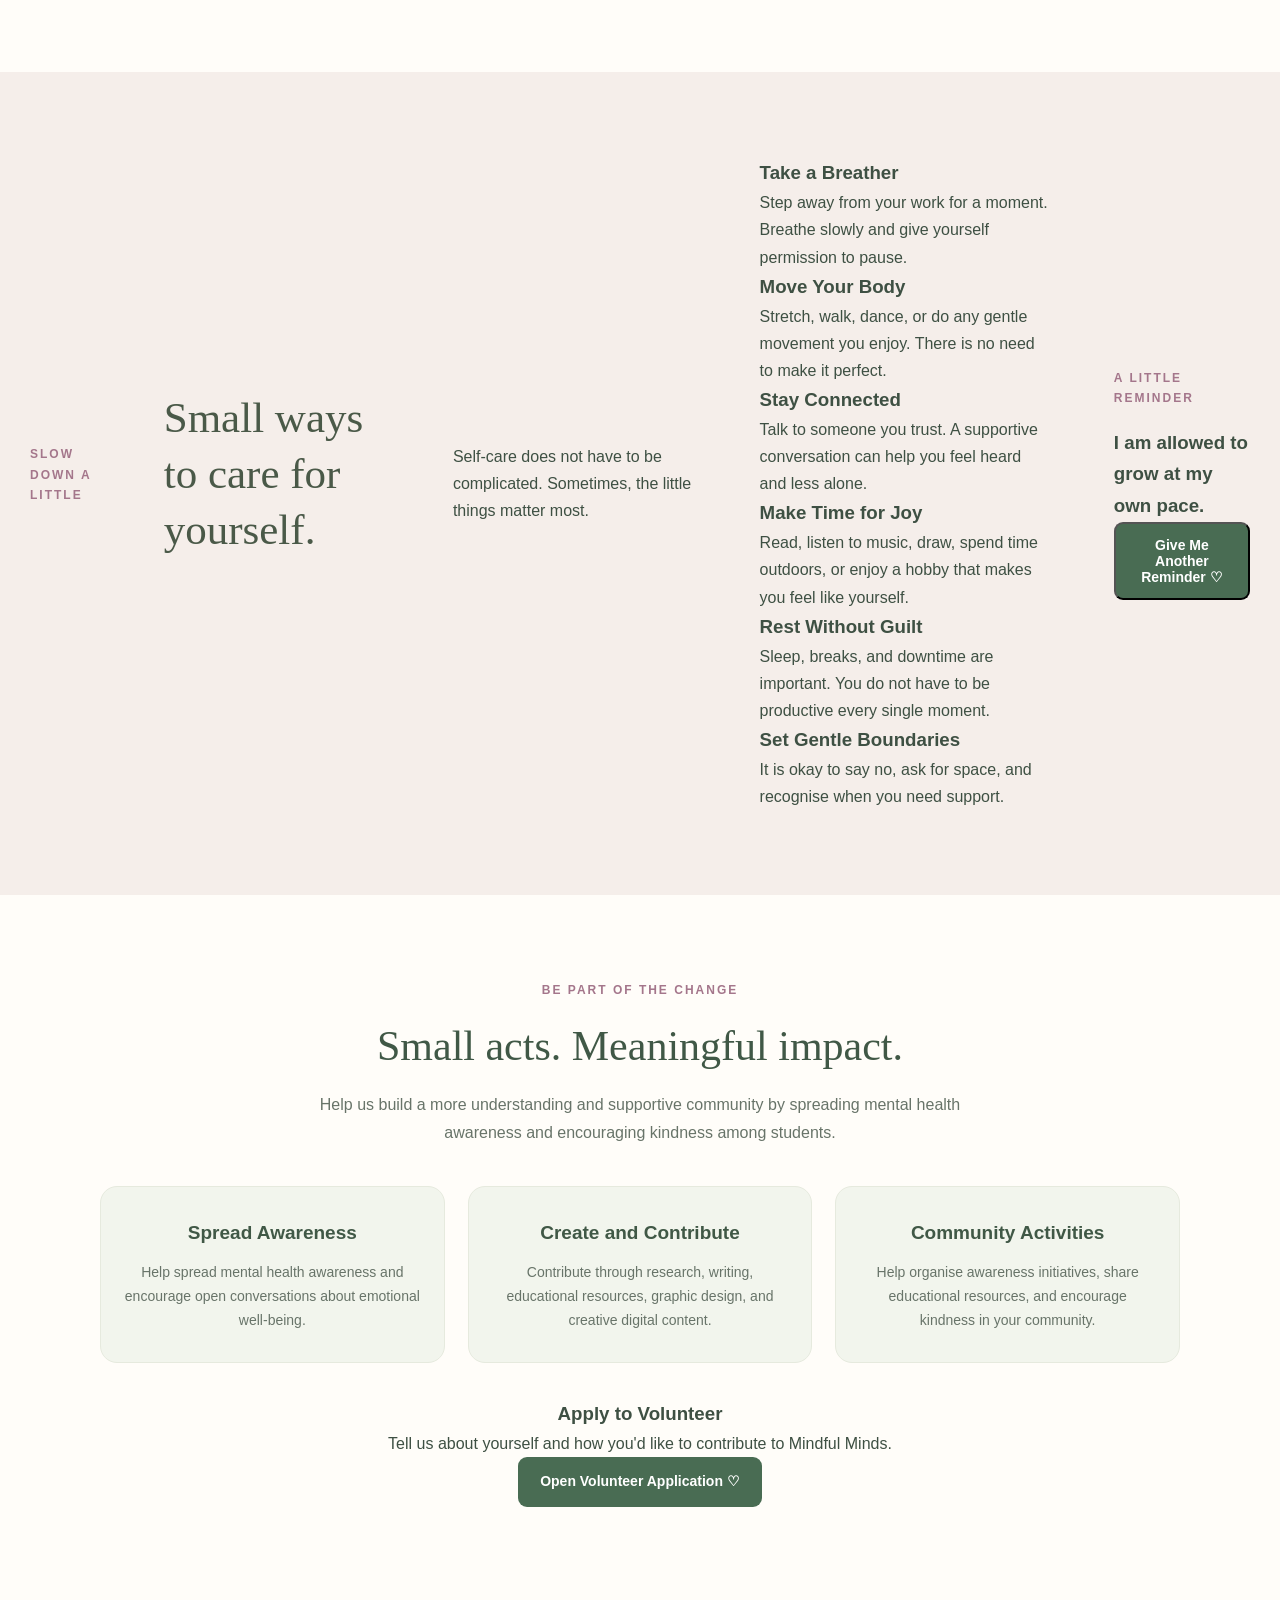
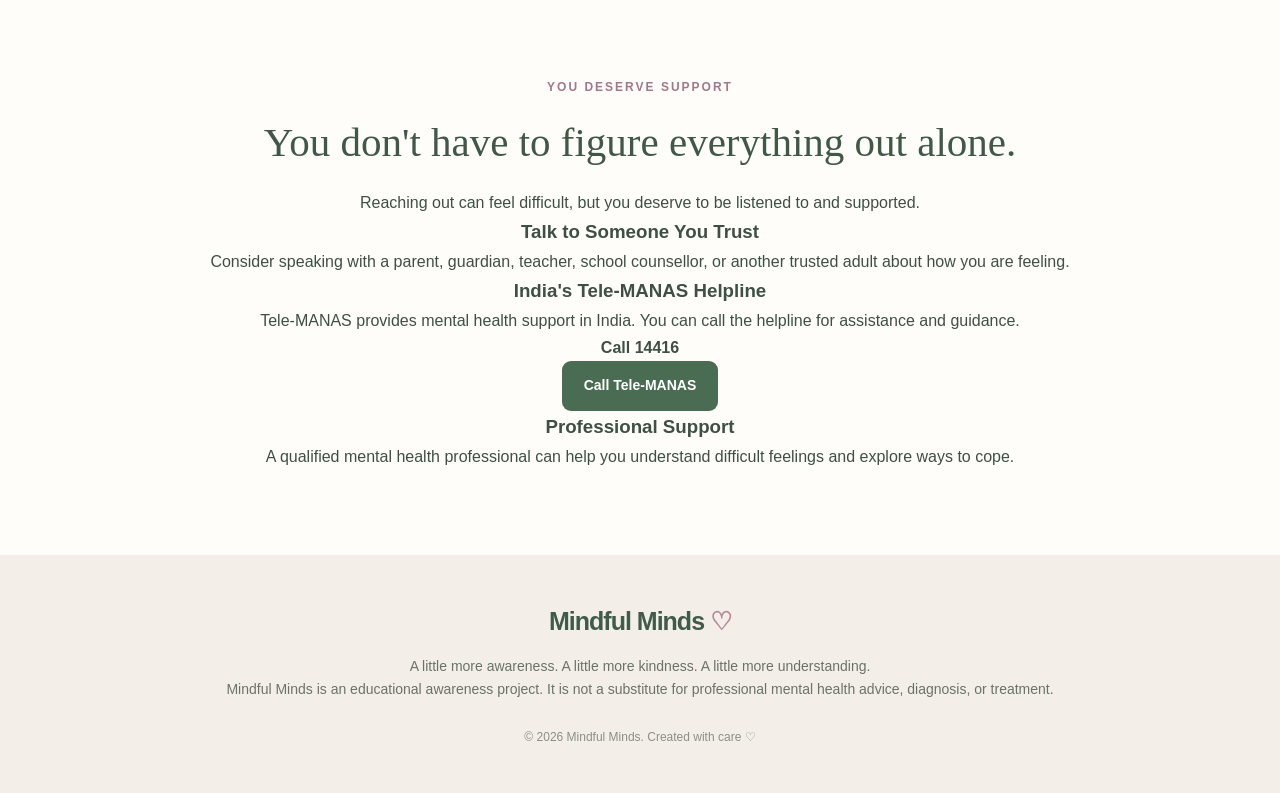
==== commit 194ef04c: "Update index.html" ====
--- a/index.html
+++ b/index.html
@@ -35,17 +35,17 @@
         </nav>
     </header>
 
-
-    <!-- HOME / HERO SECTION -->
     <main>
 
+        <!-- HOME SECTION -->
         <section class="hero" id="home">
 
             <div class="hero-content">
 
                 <p class="eyebrow">A LITTLE SPACE FOR YOUR MIND</p>
 
-                <h1>Your mind matters.<br>
+                <h1>
+                    Your mind matters.<br>
                     <span>Your feelings matter, too.</span>
                 </h1>
 
@@ -56,6 +56,7 @@
                 </p>
 
                 <div class="hero-buttons">
+
                     <a href="#learn" class="button button-primary">
                         Explore Mental Health
                     </a>
@@ -63,6 +64,7 @@
                     <a href="#self-care" class="button button-secondary">
                         Take a Self-Care Break
                     </a>
+
                 </div>
 
             </div>
@@ -108,84 +110,61 @@
             <div class="learn-container">
 
                 <article class="learn-card">
-
                     <h3>What Is Mental Health?</h3>
-
                     <p>
                         Mental health includes our emotional, psychological,
                         and social well-being. It influences how we think,
                         feel, handle challenges, and connect with others.
                     </p>
-
-                </article>
-
-
-                <article class="learn-card">
-
+                </article>
+
+                <article class="learn-card">
                     <h3>Understanding Stress</h3>
-
                     <p>
                         Stress is the body's response to challenges or
                         pressure. Schoolwork, exams, and relationships
                         can sometimes feel stressful. Rest, healthy
                         routines, and support can help us cope.
                     </p>
-
-                </article>
-
-
-                <article class="learn-card">
-
+                </article>
+
+                <article class="learn-card">
                     <h3>Practising Self-Kindness</h3>
-
                     <p>
                         Being kind to yourself means treating yourself
                         with patience and understanding, especially
                         when things do not go as planned.
                     </p>
-
-                </article>
-
-
-                <article class="learn-card">
-
+                </article>
+
+                <article class="learn-card">
                     <h3>Breaking the Stigma</h3>
-
                     <p>
                         Mental health deserves the same care and
                         understanding as physical health. Listening
                         without judgement and challenging hurtful
                         stereotypes can make a difference.
                     </p>
-
-                </article>
-
-
-                <article class="learn-card">
-
+                </article>
+
+                <article class="learn-card">
                     <h3>Healthy Friendships</h3>
-
                     <p>
                         Healthy friendships involve respect, trust,
                         boundaries, and support. You can care about
                         someone while also protecting your own
                         emotional well-being.
                     </p>
-
-                </article>
-
-
-                <article class="learn-card">
-
+                </article>
+
+                <article class="learn-card">
                     <h3>When to Ask for Help</h3>
-
                     <p>
                         If difficult feelings persist, affect everyday
                         life, or feel too heavy to manage alone, talking
                         to a trusted adult or qualified mental health
                         professional can help.
                     </p>
-
                 </article>
 
             </div>
@@ -208,85 +187,62 @@
             <div class="self-care-container">
 
                 <article class="self-care-card">
-
                     <h3>Take a Breather</h3>
-
                     <p>
                         Step away from your work for a moment.
                         Breathe slowly and give yourself permission
                         to pause.
                     </p>
-
-                </article>
-
-
-                <article class="self-care-card">
-
+                </article>
+
+                <article class="self-care-card">
                     <h3>Move Your Body</h3>
-
                     <p>
                         Stretch, walk, dance, or do any gentle
                         movement you enjoy. There is no need
                         to make it perfect.
                     </p>
-
-                </article>
-
-
-                <article class="self-care-card">
-
+                </article>
+
+                <article class="self-care-card">
                     <h3>Stay Connected</h3>
-
                     <p>
                         Talk to someone you trust. A supportive
                         conversation can help you feel heard
                         and less alone.
                     </p>
-
-                </article>
-
-
-                <article class="self-care-card">
-
+                </article>
+
+                <article class="self-care-card">
                     <h3>Make Time for Joy</h3>
-
                     <p>
                         Read, listen to music, draw, spend time
                         outdoors, or enjoy a hobby that makes
                         you feel like yourself.
                     </p>
-
-                </article>
-
-
-                <article class="self-care-card">
-
+                </article>
+
+                <article class="self-care-card">
                     <h3>Rest Without Guilt</h3>
-
                     <p>
                         Sleep, breaks, and downtime are important.
                         You do not have to be productive every
                         single moment.
                     </p>
-
-                </article>
-
-
-                <article class="self-care-card">
-
+                </article>
+
+                <article class="self-care-card">
                     <h3>Set Gentle Boundaries</h3>
-
                     <p>
                         It is okay to say no, ask for space,
                         and recognise when you need support.
                     </p>
-
-                </article>
-
-            </div>
-
-
-            <!-- AFFIRMATION -->
+                </article>
+
+            </div>
+
+
+            <!-- AFFIRMATION BUTTON -->
             <div class="affirmation-card">
 
                 <p class="eyebrow">A LITTLE REMINDER</p>
@@ -320,51 +276,39 @@
                 and encouraging kindness among students.
             </p>
 
-
             <div class="volunteer-container">
 
                 <article class="volunteer-card">
-
                     <h3>Spread Awareness</h3>
-
                     <p>
                         Help spread mental health awareness and
                         encourage open conversations about
                         emotional well-being.
                     </p>
-
-                </article>
-
+                </article>
 
                 <article class="volunteer-card">
-
                     <h3>Create and Contribute</h3>
-
                     <p>
                         Contribute through research, writing,
                         educational resources, graphic design,
                         and creative digital content.
                     </p>
-
-                </article>
-
+                </article>
 
                 <article class="volunteer-card">
-
                     <h3>Community Activities</h3>
-
                     <p>
                         Help organise awareness initiatives,
                         share educational resources, and
                         encourage kindness in your community.
                     </p>
-
-                </article>
-
-            </div>
-
-
-            <!-- VOLUNTEER APPLICATION FORM -->
+                </article>
+
+            </div>
+
+
+            <!-- VOLUNTEER APPLICATION -->
             <div class="volunteer-application">
 
                 <h3>Apply to Volunteer</h3>
@@ -374,16 +318,13 @@
                     to contribute to Mindful Minds.
                 </p>
 
-                <iframe
-                    src="https://forms.gle/6fpqvRR7dgj56F38A"
-                    width="100%"
-                    height="1200"
-                    frameborder="0"
-                    marginheight="0"
-                    marginwidth="0"
-                    title="Mindful Minds Volunteer Application">
-                    Loading…
-                </iframe>
+                <a
+                    href="https://forms.gle/6fpqvRR7dgj56F38A"
+                    target="_blank"
+                    rel="noopener noreferrer"
+                    class="button button-primary">
+                    Open Volunteer Application ♡
+                </a>
 
             </div>
 
@@ -402,53 +343,37 @@
                 to be listened to and supported.
             </p>
 
-
             <div class="support-container">
 
                 <article class="support-card">
-
                     <h3>Talk to Someone You Trust</h3>
-
                     <p>
                         Consider speaking with a parent, guardian,
                         teacher, school counsellor, or another
                         trusted adult about how you are feeling.
                     </p>
-
-                </article>
-
+                </article>
 
                 <article class="support-card">
-
                     <h3>India's Tele-MANAS Helpline</h3>
-
                     <p>
                         Tele-MANAS provides mental health support
                         in India. You can call the helpline for
                         assistance and guidance.
                     </p>
-
-                    <p>
-                        <strong>Call 14416</strong>
-                    </p>
-
+                    <p><strong>Call 14416</strong></p>
                     <a href="tel:14416" class="button button-primary">
                         Call Tele-MANAS
                     </a>
-
-                </article>
-
+                </article>
 
                 <article class="support-card">
-
                     <h3>Professional Support</h3>
-
                     <p>
                         A qualified mental health professional
                         can help you understand difficult feelings
                         and explore ways to cope.
                     </p>
-
                 </article>
 
             </div>
